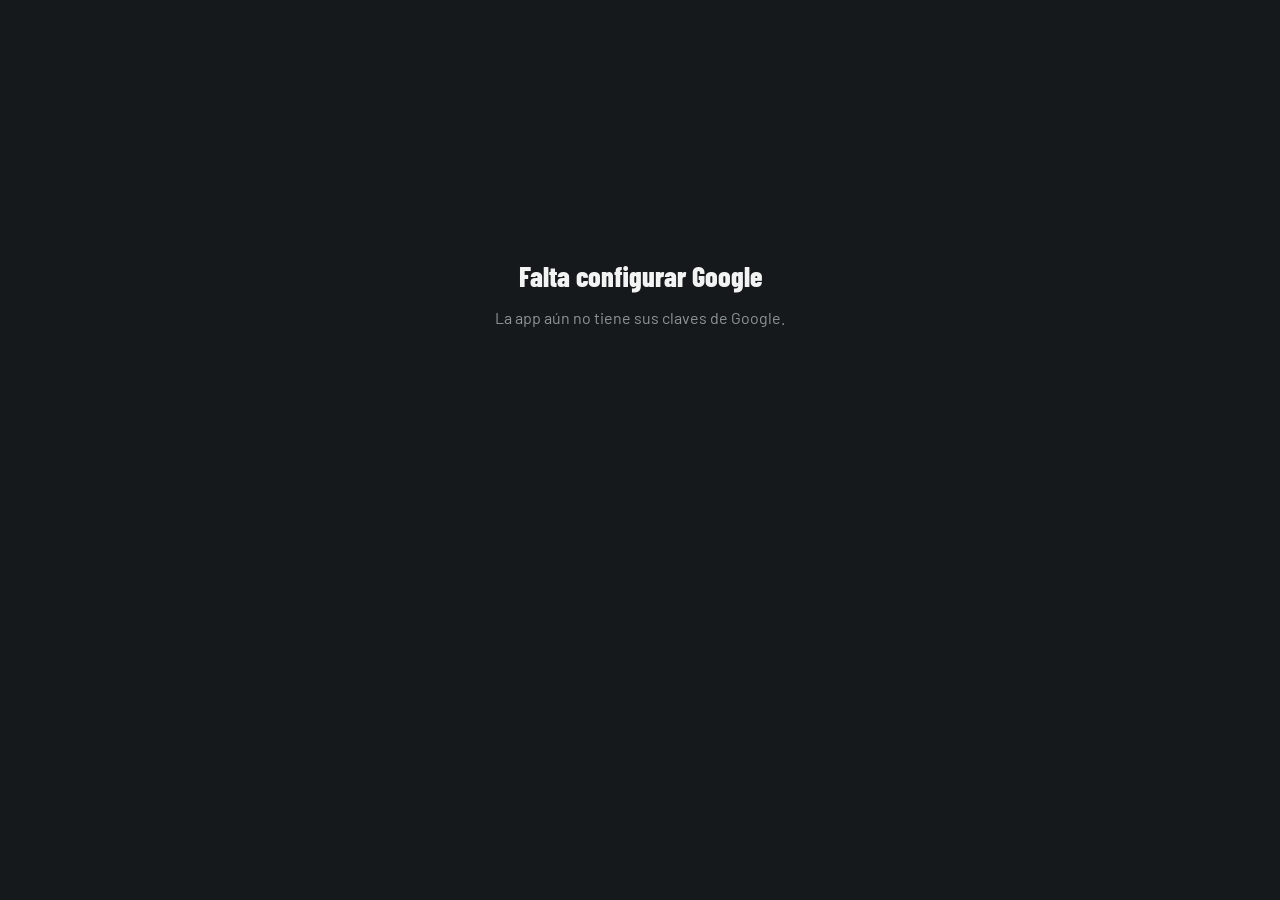
==== index.html @ 6a373cc9 "Mi Entreno: app web con acceso Google por usuario - Lee la hoja del entrenador (formatos reales: kg," ====
<!DOCTYPE html>
<html lang="es">
<head>
<meta charset="utf-8">
<meta name="viewport" content="width=device-width, initial-scale=1, maximum-scale=1, viewport-fit=cover">
<title>Mi Entreno</title>
<meta name="description" content="Apunta tu entreno y sigue tu progreso sobre la hoja de Google de tu entrenador.">
<meta name="theme-color" content="#16191B">
<meta name="apple-mobile-web-app-capable" content="yes">
<meta name="mobile-web-app-capable" content="yes">
<meta name="apple-mobile-web-app-status-bar-style" content="black-translucent">
<meta name="apple-mobile-web-app-title" content="Mi Entreno">
<link rel="manifest" href="manifest.webmanifest">
<link rel="apple-touch-icon" href="icons/apple-touch-icon.png">
<link rel="icon" type="image/png" href="icons/icon-192.png">
<link rel="preconnect" href="https://fonts.googleapis.com">
<link href="https://fonts.googleapis.com/css2?family=Barlow:wght@400;500;600;700&family=Barlow+Condensed:wght@500;600;700;800&display=swap" rel="stylesheet">
<link rel="stylesheet" href="src/style.css?v=1">
</head>
<body>
<div class="app" id="app"><div class="loading"><svg width="48" height="48" viewBox="0 0 48 48"><circle cx="24" cy="24" r="20" fill="none" stroke="#272C30" stroke-width="6"/><path d="M24 4a20 20 0 0 1 20 20" fill="none" stroke="#4FE0C8" stroke-width="6" stroke-linecap="round"/></svg>Cargando tu entreno</div></div>
<div id="layer"></div>
<nav class="nav" id="nav" hidden><div class="in">
  <button data-v="home"><svg viewBox="0 0 24 24" fill="none" stroke="currentColor" stroke-width="2" stroke-linecap="round"><path d="M6.5 6.5v11M17.5 6.5v11M3.5 9.5v5M20.5 9.5v5M6.5 12h11"/></svg>Hoy</button>
  <button data-v="progress"><svg viewBox="0 0 24 24" fill="none" stroke="currentColor" stroke-width="2" stroke-linecap="round" stroke-linejoin="round"><path d="M4 19h16M5 15l4-4 4 3 6-7"/></svg>Progreso</button>
  <button data-v="measures"><svg viewBox="0 0 24 24" fill="none" stroke="currentColor" stroke-width="2" stroke-linecap="round"><rect x="2.5" y="8" width="19" height="8" rx="2"/><path d="M6.5 8v3M10.5 8v4.5M14.5 8v3M18.5 8v4.5"/></svg>Cuerpo</button>
</div></nav>
<script src="config.js?v=1"></script>
<script src="src/core.js?v=1"></script>
<script src="src/google.js?v=1"></script>
<script src="src/ui.js?v=1"></script>
<script>if('serviceWorker' in navigator&&location.protocol==='https:'){navigator.serviceWorker.register('sw.js');}</script>
</body>
</html>
---- src/style.css ----
/* Sistema: grafito (placas de hierro), un solo acento menta (el turquesa de la hoja del entrenador),
   verde solo para "marca conseguida", ámbar solo para "va en contra del objetivo". */
:root{
  color-scheme:dark;
  --bg:#16191B; --s1:#1E2225; --s2:#272C30; --s3:#323840; --line:rgba(255,255,255,.08);
  --tx:#F2F4F3; --mu:#8D9599; --mu2:#5F676C;
  --acc:#4FE0C8; --acc-ink:#04241F; --acc-soft:rgba(79,224,200,.12);
  --ok:#8BE09A; --ok-soft:rgba(139,224,154,.13); --warn:#F2B25C; --warn-soft:rgba(242,178,92,.13);
  --tape:#F5C542; --tape-ink:#2A2000; --err:#E8664F;
  --cond:'Barlow Condensed',system-ui,sans-serif; --body:'Barlow',system-ui,-apple-system,sans-serif;
  --r1:22px; --r2:16px; --r3:12px;
  --safe-b:env(safe-area-inset-bottom); --safe-t:env(safe-area-inset-top);
}
*{box-sizing:border-box;-webkit-tap-highlight-color:transparent}
html,body{margin:0;background:var(--bg);color:var(--tx);font:16px/1.45 var(--body);-webkit-font-smoothing:antialiased;overscroll-behavior-y:none}
button,input,select{font:inherit;color:inherit}
button{cursor:pointer;border:0;background:none;padding:0}
button:active{opacity:.75}
:focus-visible{outline:2px solid var(--acc);outline-offset:2px}
.n{font-family:var(--cond);font-weight:800;font-variant-numeric:tabular-nums;letter-spacing:-.01em}
.mu{color:var(--mu)} .sm{font-size:14px} .xs{font-size:12.5px}
.app{max-width:520px;margin:0 auto;padding:calc(10px + var(--safe-t)) 20px calc(110px + var(--safe-b));min-height:100vh}
h1,h2,h3{font-family:var(--cond);margin:0;line-height:1;font-weight:800}
.row{display:flex;align-items:center;gap:10px} .sb{justify-content:space-between}

/* Cabecera de página */
.ph{display:flex;align-items:flex-end;justify-content:space-between;gap:12px;margin:18px 0 22px}
.ph h1{font-size:40px;letter-spacing:-.3px}
.ph .sub{font-size:14px;color:var(--mu);margin-bottom:4px}
.pill{display:inline-flex;align-items:center;gap:6px;padding:7px 12px;border-radius:999px;background:var(--s2);font-size:13.5px;font-weight:600;white-space:nowrap}
.pill.acc{background:var(--acc);color:var(--acc-ink)}

/* ---------- HOY ---------- */
.meso{appearance:none;border:0;background:transparent;color:var(--mu);font-size:14px;padding:0;max-width:100%;text-overflow:ellipsis}
.strip{display:grid;grid-template-columns:repeat(5,1fr);gap:8px;margin:6px 0 8px}
.strip button{display:flex;flex-direction:column;align-items:center;gap:6px;padding:10px 0 8px;border-radius:var(--r2);background:var(--s1)}
.strip .c{width:34px;height:34px;border-radius:50%;display:grid;place-items:center;font-family:var(--cond);font-weight:800;font-size:18px;border:2px solid var(--s3);color:var(--mu)}
.strip .l{font-size:11px;color:var(--mu);font-weight:600;max-width:58px;white-space:nowrap;overflow:hidden;text-overflow:ellipsis;text-transform:capitalize}
.strip .done .c{background:var(--s3);border-color:var(--s3);color:var(--tx)}
.strip .now{background:var(--s2)}
.strip .now .c{border-color:var(--acc);color:var(--acc);box-shadow:0 0 0 4px var(--acc-soft)}
.strip .now .l{color:var(--tx)}
.wk{display:flex;justify-content:space-between;font-size:13px;color:var(--mu);margin-bottom:26px}
.today{position:relative}
.today .num{position:absolute;right:-6px;top:-30px;font-family:var(--cond);font-weight:800;font-size:200px;line-height:.8;color:transparent;-webkit-text-stroke:1.5px var(--s3);pointer-events:none;user-select:none}
.today .k{font-size:14px;color:var(--acc);font-weight:600}
.today h2{position:relative;font-size:58px;text-transform:uppercase;line-height:.9;margin:8px 0 10px;max-width:92%}
.today .meta{position:relative;color:var(--mu);font-size:15px}
.exlist{list-style:none;margin:24px 0 0;padding:0;border-top:1px solid var(--line)}
.exlist li{display:grid;grid-template-columns:28px 1fr auto;gap:10px;align-items:baseline;padding:12px 0;border-bottom:1px solid var(--line)}
.exlist .i{font-family:var(--cond);font-weight:700;color:var(--mu2);font-size:17px}
.exlist .nm{font-weight:600;font-size:15.5px;text-transform:capitalize}
.exlist .tg{font-size:13px;color:var(--mu);white-space:nowrap}
.exlist .ld{display:block;font-size:13px;color:var(--mu);font-weight:500;text-transform:none;margin-top:1px}
.exlist .ld b{color:var(--tx);font-weight:600}
.exlist .ld .ok{color:var(--ok)}
.exlist li.sv .nm{color:var(--mu)} .exlist li.sv .i{color:var(--acc)}
.go{position:fixed;left:50%;transform:translateX(-50%);bottom:calc(78px + var(--safe-b));width:min(480px,calc(100% - 40px));z-index:9;display:flex;align-items:center;justify-content:center;gap:10px;padding:18px;border-radius:var(--r2);background:var(--acc);color:var(--acc-ink);font-weight:700;font-size:17px;box-shadow:0 12px 30px -10px rgba(0,0,0,.7)}
.minirow{display:flex;justify-content:space-between;align-items:center;margin-top:26px;padding:14px 16px;border-radius:var(--r2);background:var(--s1);width:100%;text-align:left}
.minirow b{font-family:var(--cond);font-size:24px}
.foot{text-align:center;font-size:11.5px;color:var(--mu2);margin-top:28px;line-height:1.5}

/* ---------- MODO ENTRENO ---------- */
.wo{position:fixed;inset:0;background:var(--bg);z-index:30;display:flex;flex-direction:column;max-width:520px;margin:0 auto}
.wo-top{display:flex;align-items:center;gap:12px;padding:calc(12px + var(--safe-t)) 20px 10px}
.ib{width:40px;height:40px;border-radius:50%;background:var(--s2);display:grid;place-items:center;flex:0 0 auto}
.segs{flex:1;display:flex;gap:4px}
.segs i{flex:1;height:4px;border-radius:2px;background:var(--s3)}
.segs i.d{background:var(--acc)} .segs i.g{background:var(--ok)} .segs i.c{background:var(--tx)}
.wo-cnt{font-family:var(--cond);font-weight:700;font-size:17px;color:var(--mu);min-width:34px;text-align:right}
.wo-body{flex:1;overflow-y:auto;padding:6px 20px 20px;touch-action:pan-y}
.wo-body.slide-l{animation:sl .28s cubic-bezier(.2,.8,.2,1)} .wo-body.slide-r{animation:sr .28s cubic-bezier(.2,.8,.2,1)}
@keyframes sl{from{transform:translateX(40px);opacity:0}} @keyframes sr{from{transform:translateX(-40px);opacity:0}}
.wo-k{font-size:13.5px;color:var(--mu)}
.wo-name{font-size:40px;text-transform:uppercase;line-height:.95;margin:6px 0 12px}
.tags{display:flex;flex-wrap:wrap;gap:6px}
.tag{font-size:13px;font-weight:600;padding:5px 10px;border-radius:8px;background:var(--s2);color:var(--tx)}
.tag.t{background:var(--warn-soft);color:var(--warn)}
.prev{display:flex;align-items:center;justify-content:space-between;gap:10px;margin-top:16px;padding:12px 14px;border-radius:var(--r3);background:var(--s1);font-size:14px}
.prev b{font-weight:600}
.prev .up{color:var(--ok);font-weight:700;white-space:nowrap;font-size:13px}
.wt{display:grid;grid-template-columns:64px 1fr 64px;align-items:center;margin:26px 0 6px}
.st{width:64px;height:64px;border-radius:50%;background:var(--s2);font-family:var(--cond);font-weight:700;font-size:19px}
.wt .v{text-align:center}
.wt input{width:100%;border:0;background:none;text-align:center;font-family:var(--cond);font-weight:800;font-size:clamp(56px,19vw,80px);line-height:.95;padding:0;letter-spacing:-1px;font-variant-numeric:tabular-nums}
.wt input::placeholder{color:var(--s3)}
.wt .u{font-size:13px;color:var(--mu)}
.wt .sg{display:block;font-size:12.5px;color:var(--ok);font-weight:600;margin-top:2px}
.note{display:block;margin:4px auto 0;font-size:13.5px;color:var(--mu);text-decoration:underline;text-underline-offset:3px}
.notein{width:100%;border:0;border-radius:var(--r3);padding:11px 12px;font-size:14px;background:var(--s1);margin-top:8px}
.sets-h{display:flex;justify-content:space-between;align-items:baseline;margin:26px 0 12px}
.sets-h b{font-family:var(--cond);font-size:20px}
.dots{display:flex;flex-wrap:wrap;gap:12px}
.dot{position:relative;width:66px;height:66px;border-radius:50%;border:2px solid var(--s3);display:grid;place-items:center;font-family:var(--cond);font-weight:800;font-size:28px;color:var(--mu2)}
.dot.sel{border-color:var(--tx);color:var(--tx)}
.dot.d{background:var(--acc);border-color:var(--acc);color:var(--acc-ink)}
.dot.d.sel{box-shadow:0 0 0 4px rgba(255,255,255,.18)}
.dot small{position:absolute;bottom:-18px;left:0;right:0;text-align:center;font-family:var(--body);font-size:11px;font-weight:600;color:var(--mu)}
.dot.add{border-style:dashed;font-size:26px;font-weight:500}
.reps{display:grid;grid-template-columns:56px 1fr 56px;align-items:center;margin-top:30px;padding:10px;border-radius:var(--r2);background:var(--s1)}
.reps .st{width:56px;height:56px;font-size:26px;font-family:var(--body);font-weight:500}
.reps .c{text-align:center}
.reps .c b{display:block;font-family:var(--cond);font-size:44px;line-height:1}
.reps .c span{font-size:12.5px;color:var(--mu)}
.mark{display:flex;align-items:center;gap:12px;width:100%;margin-top:14px;padding:12px 14px;border-radius:var(--r2);background:var(--s1);text-align:left}
.sw{width:46px;height:28px;border-radius:14px;background:var(--s3);position:relative;flex:0 0 auto;transition:background .2s}
.sw::after{content:'';position:absolute;top:3px;left:3px;width:22px;height:22px;border-radius:50%;background:#fff;transition:transform .2s}
.mark.on .sw{background:var(--ok)} .mark.on .sw::after{transform:translateX(18px)}
.mark b{display:block;font-size:15px}
.wo-bot{padding:12px 20px calc(14px + var(--safe-b));border-top:1px solid var(--line);background:var(--bg)}
.wo-bot .pv{font-size:13px;color:var(--mu);margin-bottom:10px;display:flex;justify-content:space-between;gap:10px}
.wo-bot .pv b{color:var(--tx);font-weight:600}
.wo-bot .bb{display:grid;grid-template-columns:56px 1fr;gap:10px}
.btn{display:flex;align-items:center;justify-content:center;gap:8px;width:100%;padding:17px;border-radius:var(--r2);background:var(--acc);color:var(--acc-ink);font-weight:700;font-size:16.5px}
.btn.sec{background:var(--s2);color:var(--tx)}
.btn.ok{background:var(--ok);color:#06240F}
.btn:disabled{opacity:.4}
.saved{margin-top:26px;padding:22px;border-radius:var(--r1);background:var(--s1);text-align:center}
.saved .ck{width:56px;height:56px;border-radius:50%;background:var(--acc);color:var(--acc-ink);display:grid;place-items:center;margin:0 auto 12px}
.saved.g .ck{background:var(--ok)}
.saved .v{font-family:var(--cond);font-weight:800;font-size:34px}
.saved .p{color:var(--warn);font-size:13px;font-weight:600;margin-top:4px}
.fin h2{font-size:48px;margin:10px 0 6px}
.fstats{display:grid;grid-template-columns:repeat(3,1fr);gap:8px;margin:22px 0}
.fstats div{background:var(--s1);border-radius:var(--r2);padding:14px 12px}
.fstats b{display:block;font-family:var(--cond);font-size:38px;line-height:1}
.fstats span{font-size:12.5px;color:var(--mu)}
.chk{display:flex;gap:14px;align-items:flex-start;width:100%;text-align:left;padding:16px;border-radius:var(--r2);background:var(--s1);margin-bottom:10px}
.chk .bx{width:28px;height:28px;border-radius:8px;border:2px solid var(--s3);flex:0 0 auto;display:grid;place-items:center;color:var(--acc-ink)}
.chk.on .bx{background:var(--acc);border-color:var(--acc)}
.chk b{font-size:16px}
.abl{margin-top:8px;font-size:13.5px;color:var(--mu)}
.abl div{display:flex;justify-content:space-between;gap:10px;padding:5px 0;border-top:1px solid var(--line)}

/* Descanso a pantalla completa */
.rest{position:fixed;inset:0;z-index:50;background:rgba(14,16,17,.97);display:flex;flex-direction:column;align-items:center;justify-content:center;padding:30px 24px calc(30px + var(--safe-b));animation:fi .2s}
@keyframes fi{from{opacity:0}}
.rest .k{font-size:15px;color:var(--mu);margin-bottom:18px}
.rest .ring{position:relative;width:min(78vw,300px);aspect-ratio:1}
.rest .ring svg{width:100%;height:100%;transform:rotate(-90deg)}
.rest .ring .t{position:absolute;inset:0;display:grid;place-items:center;font-family:var(--cond);font-weight:800;font-size:88px;font-variant-numeric:tabular-nums}
.rest .nx{margin-top:26px;text-align:center}
.rest .nx span{font-size:13.5px;color:var(--mu)}
.rest .nx b{display:block;font-family:var(--cond);font-size:26px;margin-top:2px;text-transform:uppercase}
.rest .ctl{display:grid;grid-template-columns:1fr 1.3fr 1fr;gap:10px;width:100%;max-width:400px;margin-top:34px}
.rest.end{background:rgba(22,40,30,.97)}
.rest.end .t{color:var(--ok)}

/* ---------- NAV ---------- */
.nav{position:fixed;left:0;right:0;bottom:0;z-index:10;background:rgba(22,25,27,.92);backdrop-filter:blur(16px);-webkit-backdrop-filter:blur(16px);border-top:1px solid var(--line);padding:6px 0 calc(6px + var(--safe-b))}
.nav .in{display:flex;max-width:520px;margin:0 auto}
.nav button{flex:1;display:flex;flex-direction:column;align-items:center;gap:3px;font-size:11.5px;font-weight:600;color:var(--mu2);padding:5px 0}
.nav button.on{color:var(--tx)}
.nav button.on svg{color:var(--acc)}
.nav svg{width:25px;height:25px}

/* ---------- PROGRESO ---------- */
.chips{display:flex;gap:6px;overflow-x:auto;margin:0 -20px 16px;padding:0 20px;scrollbar-width:none}
.chips::-webkit-scrollbar{display:none}
.chip{flex:0 0 auto;padding:9px 14px;border-radius:999px;background:var(--s1);font-weight:600;font-size:14px;color:var(--mu);text-transform:capitalize}
.chip.on{background:var(--tx);color:var(--bg)}
.plist{display:grid;gap:8px}
.prow{display:grid;grid-template-columns:1fr 92px auto;gap:12px;align-items:center;padding:14px 16px;border-radius:var(--r2);background:var(--s1);width:100%;text-align:left}
.prow .nm{font-weight:600;font-size:15px;text-transform:capitalize;line-height:1.2}
.prow .nm span{display:block;font-size:12.5px;color:var(--mu);font-weight:500;margin-top:3px;text-transform:none}
.prow .v{text-align:right;font-family:var(--cond);font-weight:800;font-size:28px;line-height:1}
.prow .v small{font-family:var(--body);font-size:12px;font-weight:500;color:var(--mu);margin-left:2px}
.card{background:var(--s1);border-radius:var(--r1);padding:18px;margin-bottom:12px}
.kp{display:grid;grid-template-columns:repeat(3,1fr);gap:8px;margin-bottom:16px}
.kp div{background:var(--s2);border-radius:var(--r3);padding:12px}
.kp b{display:block;font-family:var(--cond);font-size:30px;line-height:1}
.kp span{font-size:12px;color:var(--mu)}
.hist div{display:flex;justify-content:space-between;align-items:center;gap:8px;padding:11px 0;border-top:1px solid var(--line);font-size:14px}
.hist div:first-child{border:0}
.gd{display:inline-block;width:8px;height:8px;border-radius:50%;background:var(--ok);margin-right:7px}

/* ---------- MEDIDAS ---------- */
.seg{display:flex;background:var(--s1);border-radius:var(--r3);padding:4px;margin-bottom:18px}
.seg button{flex:1;padding:9px 4px;border-radius:9px;font-size:14px;font-weight:600;color:var(--mu)}
.seg button.on{background:var(--s3);color:var(--tx)}
.wblock{display:grid;grid-template-columns:1fr auto;gap:6px 14px;align-items:end;margin-bottom:6px}
.wblock .big{font-family:var(--cond);font-weight:800;font-size:84px;line-height:.85;letter-spacing:-1.5px}
.wblock .big small{font-size:22px;color:var(--mu);font-weight:600;letter-spacing:0;margin-left:4px}
.wblock .side{display:grid;gap:6px;justify-items:end;padding-bottom:6px}
.dch{font-size:12.5px;font-weight:700;padding:4px 9px;border-radius:8px;background:var(--s2);color:var(--tx);white-space:nowrap}
.dch.good{background:var(--ok-soft);color:var(--ok)} .dch.bad{background:var(--warn-soft);color:var(--warn)}
.wcap{font-size:13px;color:var(--mu);margin-bottom:6px}
.wsp{margin:6px 0 4px}
.rate{font-size:13px;color:var(--mu);margin-bottom:26px}
.rate b{color:var(--tx)} .rate .good{color:var(--ok)} .rate .bad{color:var(--warn)}
.body{position:relative;margin:8px 0 18px}
.body svg{display:block;margin:0 auto;width:48%;height:auto;overflow:visible}
.lab{position:absolute;width:29%;transform:translateY(-50%);text-align:left;padding:8px 10px;border-radius:var(--r3);background:var(--s1)}
.lab.l{left:0} .lab.r{right:0;text-align:right}
.lab .t{font-size:12.5px;color:var(--mu);font-weight:600;display:block;white-space:nowrap}
.lab .ar{color:var(--tx);font-weight:700;margin-left:2px}
.lab .v{font-family:var(--cond);font-weight:800;font-size:28px;white-space:nowrap;line-height:1.05}
.lab .v small{font-size:12px;color:var(--mu);font-family:var(--body);font-weight:500;margin-left:2px}
.lab .d{font-size:12px;font-weight:700;display:block;color:var(--mu)}
.lab.good .d{color:var(--ok)} .lab.bad .d{color:var(--warn)}
.lab.good{box-shadow:inset 0 0 0 1px rgba(139,224,154,.3)} .lab.bad{box-shadow:inset 0 0 0 1px rgba(242,178,92,.3)}
.due{display:flex;justify-content:space-between;align-items:center;padding:14px 16px;border-radius:var(--r2);background:var(--s1);margin-bottom:12px}
.due b{font-family:var(--cond);font-size:22px}
.goalb{display:flex;justify-content:space-between;align-items:center;width:100%;text-align:left;padding:14px 16px;border-radius:var(--r2);background:var(--s1)}
.goalb b{font-size:15px}
.cmp{position:relative;width:100%;aspect-ratio:3/4;border-radius:var(--r1);overflow:hidden;background:var(--s1);touch-action:none;user-select:none;-webkit-user-select:none}
.cmp img{position:absolute;inset:0;width:100%;height:100%;object-fit:cover;pointer-events:none}
.cmp .a{clip-path:inset(0 50% 0 0)}
.cmp .hd{position:absolute;top:0;bottom:0;left:50%;width:2px;background:#fff;transform:translateX(-50%)}
.cmp .kn{position:absolute;top:50%;left:50%;transform:translate(-50%,-50%);width:44px;height:44px;border-radius:50%;background:#fff;color:#16191B;display:grid;place-items:center;box-shadow:0 6px 16px rgba(0,0,0,.4)}
.cmp .tg{position:absolute;top:12px;background:rgba(22,25,27,.78);backdrop-filter:blur(6px);font-size:12.5px;font-weight:700;padding:5px 11px;border-radius:999px}
.cmp .tg.l{left:12px} .cmp .tg.r{right:12px}
.film{display:flex;gap:10px;overflow-x:auto;margin:16px -20px 0;padding:0 20px 4px;scrollbar-width:none}
.film::-webkit-scrollbar{display:none}
.film button{flex:0 0 auto;text-align:center;font-size:12px;color:var(--mu);font-weight:600}
.film .ph2{width:68px;height:90px;border-radius:12px;background:var(--s1);display:grid;place-items:center;overflow:hidden;margin-bottom:5px;border:1.5px dashed var(--s3)}
.film .ph2.has{border:0}
.film .ph2 img{width:100%;height:100%;object-fit:cover}
.film .on .ph2{outline:2px solid var(--acc);outline-offset:2px}
.film .a1 .ph2{outline:2px solid var(--mu);outline-offset:2px}
.diffs{display:grid;grid-template-columns:repeat(5,1fr);gap:4px;text-align:center;margin-top:12px}
.diffs div{background:var(--s1);border-radius:10px;padding:8px 2px;font-size:11.5px;color:var(--mu)}
.diffs b{display:block;font-family:var(--cond);font-size:20px;color:var(--tx)}
.diffs .good b{color:var(--ok)} .diffs .bad b{color:var(--warn)}
.tbl{width:100%;border-collapse:collapse;font-size:14px;font-variant-numeric:tabular-nums}
.tbl th{font-size:11.5px;color:var(--mu);font-weight:600;text-align:right;padding:0 0 8px}
.tbl th:first-child,.tbl td:first-child{text-align:left}
.tbl td{text-align:right;padding:11px 0;border-top:1px solid var(--line)}

/* ---------- HOJAS ---------- */
.sbg{position:fixed;inset:0;z-index:40;background:rgba(0,0,0,.55);display:flex;align-items:flex-end;justify-content:center;animation:fi .2s}
.sheet{background:var(--bg);width:100%;max-width:520px;max-height:94vh;overflow:auto;border-radius:24px 24px 0 0;padding:10px 20px calc(22px + var(--safe-b));animation:up .3s cubic-bezier(.2,.8,.2,1);border-top:1px solid var(--line)}
@keyframes up{from{transform:translateY(60px);opacity:.3}}
.grab{width:40px;height:5px;border-radius:3px;background:var(--s3);margin:0 auto 14px}
.sheet h2{font-size:34px}
.opt{display:block;width:100%;text-align:left;padding:16px;border-radius:var(--r2);background:var(--s1);margin-bottom:8px;border:2px solid transparent}
.opt.on{border-color:var(--acc)}
.opt b{font-size:17px;display:block}
.opt span{font-size:13.5px;color:var(--mu)}
.fld{background:var(--s1);border-radius:var(--r2);padding:10px 14px}
.fld label{font-size:12.5px;color:var(--mu);font-weight:600;display:block}
.fld input{width:100%;border:0;background:none;font-family:var(--cond);font-weight:800;font-size:36px;padding:0;font-variant-numeric:tabular-nums}
.fld input::placeholder{color:var(--s3)}
.fgrid{display:grid;grid-template-columns:1fr 1fr;gap:8px}
.fdate{display:flex;justify-content:space-between;align-items:center;background:var(--s1);border-radius:var(--r2);padding:12px 14px;margin:14px 0 8px}
.fdate input{border:0;background:none;font-weight:600;text-align:right}
.poses{display:grid;grid-template-columns:repeat(3,1fr);gap:8px;margin:8px 0 16px}
.pose{background:var(--s1);border-radius:var(--r2);padding:8px 8px 10px;text-align:center;cursor:pointer}
.pose .ph2{aspect-ratio:3/4;border-radius:10px;background:var(--s2);display:grid;place-items:center;overflow:hidden;color:var(--mu);margin-bottom:6px}
.pose .ph2 img{width:100%;height:100%;object-fit:cover}
.pose b{font-size:14px}
.tape svg{display:block;width:100%;height:auto}
.legend{display:flex;gap:14px;font-size:11.5px;color:var(--mu);margin-top:8px}
.legend i{display:inline-block;width:8px;height:8px;border-radius:2px;margin-right:5px}


/* Rotación (vista de verificación contra la hoja) */
.rot-h{display:flex;justify-content:space-between;align-items:baseline;flex-wrap:wrap;gap:4px 10px;margin:30px 0 10px}
.rot-h h3{font-size:24px} .rot-h span{font-size:12.5px;color:var(--mu)}
.rot{display:grid;gap:6px}
.rd{display:grid;grid-template-columns:30px 1fr auto;gap:12px;align-items:center;width:100%;text-align:left;padding:12px 14px;border-radius:var(--r2);background:var(--s1)}
.rd.now{box-shadow:inset 0 0 0 1.5px var(--acc)}
.rd .dn{font-family:var(--cond);font-weight:800;font-size:28px;color:var(--acc);text-align:center;line-height:1}
.rd .nm{display:block;font-weight:600;font-size:15px;text-transform:capitalize}
.rd .bars{display:flex;gap:3px;margin-top:7px}
.rd .bars i{flex:1;max-width:26px;height:6px;border-radius:3px;background:var(--s3)}
.rd .bars i.f{background:var(--acc)} .rd .bars i.g{background:var(--ok)}
.rd .bars i.p{background-image:repeating-linear-gradient(135deg,rgba(0,0,0,.35) 0 2px,transparent 2px 4px)}
.rd .rs{display:flex;flex-direction:column;align-items:flex-end;gap:3px}
.rd em{font-style:normal;font-size:12.5px;font-weight:700;padding:4px 9px;border-radius:999px;background:var(--s2);color:var(--mu)}
.rd em.hoy{background:var(--acc);color:var(--acc-ink)} .rd em.ok{background:var(--ok-soft);color:var(--ok)}
.rd small{font-size:11.5px;color:var(--mu)}

/* Entreno: filas de series y superseries */
.ab{display:inline-grid;place-items:center;width:30px;height:30px;border-radius:8px;background:var(--acc);color:var(--acc-ink);font-family:var(--cond);font-size:19px;font-weight:800;margin-right:10px;vertical-align:5px}
.wo-name .ab{width:34px;height:34px;font-size:22px}
.tag.su{background:var(--acc-soft);color:var(--acc)}
.part{margin-top:18px;padding:16px;border-radius:var(--r1);background:var(--s1)}
.ph3{font-family:var(--cond);font-weight:800;font-size:24px;margin-bottom:6px}
.ph3 .ab{width:26px;height:26px;font-size:17px;vertical-align:3px}
.lastl{font-size:13.5px;color:var(--mu)} .lastl b{color:var(--tx);font-weight:600} .lastl .up{color:var(--ok);font-weight:700}
.part .wt{margin:14px 0 14px}
.wt.s input{font-size:clamp(50px,16vw,66px)}
.srows{display:grid;gap:8px}
.srow{display:grid;grid-template-columns:1fr 52px 64px 52px 40px;align-items:center;gap:6px;padding:6px 8px 6px 14px;border-radius:var(--r2);background:var(--s2)}
.srow .sl{font-weight:600;font-size:15px}
.srow .sm{width:52px;height:52px;border-radius:50%;background:var(--s3);font-size:24px;font-weight:500}
.srow b{text-align:center;font-family:var(--cond);font-size:38px;font-weight:800;font-variant-numeric:tabular-nums}
.srow .rl{font-size:12px;color:var(--mu)}
.srow.top b{color:var(--ok)}
.sacts{display:flex;flex-wrap:wrap;gap:16px;margin-top:12px}
.sacts button{font-size:14px;font-weight:600;color:var(--acc)}
.saved .v .ab{width:24px;height:24px;font-size:15px;vertical-align:4px;margin-right:8px}
.saved .v{font-size:28px}

/* Entreno compacto: todo cabe en una pantalla */
.wo-name.c{font-size:28px;margin:2px 0 8px;line-height:1}
.wo .tags .tag{font-size:12.5px;padding:4px 9px}
.part.c{margin-top:10px;padding:10px 12px}
.phr{display:flex;justify-content:space-between;align-items:center;gap:10px;min-height:26px}
.pn{font-family:var(--cond);font-weight:800;font-size:20px;line-height:1.05;display:flex;align-items:center}
.pn .ab{width:24px;height:24px;font-size:16px;margin-right:8px;vertical-align:0;flex:0 0 auto}
.phr .lastl{font-size:12.5px;text-align:right;white-space:nowrap}
.wtc{display:grid;grid-template-columns:58px 1fr 58px;align-items:center;margin:6px 0 8px}
.sb2{width:58px;height:48px;border-radius:14px;background:var(--s3);font-family:var(--cond);font-weight:700;font-size:18px}
.wv{text-align:center}
.wv input{width:100%;border:0;background:none;text-align:center;font-family:var(--cond);font-weight:800;font-size:44px;line-height:1;padding:0;font-variant-numeric:tabular-nums}
.wv input::placeholder{color:var(--s3)}
.wv span{display:block;font-size:12px;color:var(--mu)} .wv em{font-style:normal;color:var(--ok);font-weight:700}
.cols{display:flex;gap:6px}
.col{flex:1;display:flex;flex-direction:column;align-items:center;gap:2px;background:var(--s2);border-radius:14px;padding:6px 0 4px;min-width:0}
.col .sl{font-size:11.5px;color:var(--mu);font-weight:600}
.col button{width:100%;height:36px;font-size:22px;font-weight:500;color:var(--tx)}
.col button:disabled{opacity:.25}
.col b{font-family:var(--cond);font-size:30px;font-weight:800;line-height:1}
.col.top b{color:var(--ok)}
.col.ed{flex:0 0 58px;background:transparent;border:1.5px dashed var(--s3)}
.col.ed b{font-size:22px;color:var(--mu)}
.nlink{font-size:13px;font-weight:600;color:var(--acc);margin-top:6px}
.part.c .notein{margin-top:8px;padding:9px 12px}
.pv{align-items:center}
.pvt{display:flex;flex-direction:column;min-width:0}
.pvt b{white-space:nowrap;overflow:hidden;text-overflow:ellipsis}
.mk{display:inline-flex;align-items:center;gap:5px;flex:0 0 auto;padding:8px 12px;border-radius:999px;border:1.5px solid var(--s3);font-size:13px;font-weight:700;color:var(--mu)}
.mk.on{background:var(--ok);border-color:var(--ok);color:#06240F}
.wo-body{padding-top:0}
/* ---------- ESTADOS ---------- */
.loading{display:grid;place-items:center;min-height:80vh;align-content:center;gap:16px;color:var(--mu)}
.loading svg{animation:sp 1s linear infinite}
@keyframes sp{to{transform:rotate(360deg)}}
.toast{position:fixed;top:calc(12px + var(--safe-t));left:50%;transform:translateX(-50%);background:var(--s3);color:var(--tx);padding:11px 18px;border-radius:999px;font-size:14px;font-weight:600;z-index:60;max-width:90%;box-shadow:0 10px 30px -10px rgba(0,0,0,.6);animation:fi .2s}
.toast.err{background:var(--err)}
.empty{text-align:center;padding:40px 16px;color:var(--mu)}
.empty h3{font-size:28px;color:var(--tx);margin-bottom:8px}
.setin{width:100%;border:0;border-radius:var(--r2);padding:15px;margin:16px 0;font-size:15px;background:var(--s1)}

/* ===== Compacto (v11): pensado para la altura real de Safari en iPhone ===== */
.app{padding-top:calc(6px + var(--safe-t))}
.hh{display:flex;align-items:baseline;justify-content:space-between;gap:10px;margin:10px 0 0}
.hh h1{font-size:32px}
.meso{display:block;margin:2px 0 10px;font-size:13px}
.strip{gap:6px;margin:0 0 6px}
.strip button{padding:7px 0 6px;gap:4px;border-radius:12px}
.strip .c{width:28px;height:28px;font-size:15px}
.strip .l{font-size:10.5px}
.wk{font-size:12px;margin-bottom:14px}
.today .num{font-size:110px;top:-12px;-webkit-text-stroke:1px var(--s3)}
.today .k{font-size:13px}
.today h2{font-size:38px;margin:4px 0 4px}
.today .meta{font-size:13px}
.exlist{margin-top:12px}
.exlist li{padding:8px 0;grid-template-columns:22px 1fr auto;gap:8px}
.exlist .nm{font-size:14.5px}
.exlist .ld{font-size:12px}
.exlist .tg{font-size:12px}
.exlist .i{font-size:15px}
.rot-h{margin:20px 0 8px} .rot-h h3{font-size:20px}
.rot{gap:5px}
.rd{padding:8px 12px;gap:10px;grid-template-columns:24px 1fr auto;border-radius:12px}
.rd .dn{font-size:22px}
.rd .nm{font-size:14px}
.rd .bars{margin-top:5px} .rd .bars i{height:5px}
.rd em{font-size:11.5px;padding:3px 8px}
.minirow{margin-top:14px;padding:10px 14px} .minirow b{font-size:19px}
.go{padding:14px;font-size:16px;bottom:calc(70px + var(--safe-b))}
.nav button{font-size:10.5px;padding:3px 0} .nav svg{width:22px;height:22px}
/* Entreno */
.wo-top{padding:calc(8px + var(--safe-t)) 16px 6px;gap:10px}
.wo .ib{width:34px;height:34px}
.wo-body{padding:0 16px 10px}
.wo-name.c{font-size:24px;margin:0 0 6px}
.wo .tags{gap:4px}
.wo .tags .tag{font-size:11.5px;padding:3px 8px;border-radius:6px}
.part.c{margin-top:8px;padding:8px 10px;border-radius:16px}
.phr{min-height:22px}
.pn{font-size:18px}
.pn .ab{width:22px;height:22px;font-size:14px;margin-right:6px}
.phr .lastl{font-size:11.5px;margin-left:auto}
.phr .nlink{margin:0 0 0 8px;font-size:12px;white-space:nowrap}
.wtc{grid-template-columns:52px 1fr 52px;margin:4px 0 6px}
.sb2{width:52px;height:40px;font-size:16px;border-radius:12px}
.wv input{font-size:36px}
.wv span{font-size:11px;margin-top:-2px}
.cols{gap:5px}
.col{padding:3px 0 2px;border-radius:12px;gap:0}
.col .sl{font-size:10.5px}
.col button{height:30px;font-size:20px}
.col b{font-size:26px}
.col.ed{flex:0 0 50px}
.col.ed b{font-size:18px}
.wo-bot{padding:8px 16px calc(10px + var(--safe-b))}
.wo-bot .pv{margin-bottom:8px;font-size:12px}
.wo-bot .bb{grid-template-columns:50px 1fr}
.wo-bot .btn{padding:13px;font-size:15.5px}
.mk{padding:6px 10px;font-size:12px}
.saved{margin-top:14px;padding:16px}
.saved .ck{width:44px;height:44px;margin-bottom:8px}
.saved .v{font-size:24px}
.fin h2{font-size:36px}
.fstats{margin:14px 0} .fstats b{font-size:30px}
.chk{padding:12px;margin-bottom:8px}
@media (prefers-reduced-motion:reduce){*{animation:none!important;transition:none!important}}

/* Bienvenida y enlaces */
.welcome{min-height:80vh;display:flex;flex-direction:column;justify-content:center;gap:14px;padding:20px 4px}
.welcome h1{font-size:46px}
.welcome .btn{gap:10px}
.wl-mark{font-family:var(--cond);font-weight:800;font-size:120px;line-height:.8;color:transparent;-webkit-text-stroke:1.5px var(--acc)}
.lnk{color:var(--mu2);text-decoration:underline;font-size:11.5px}
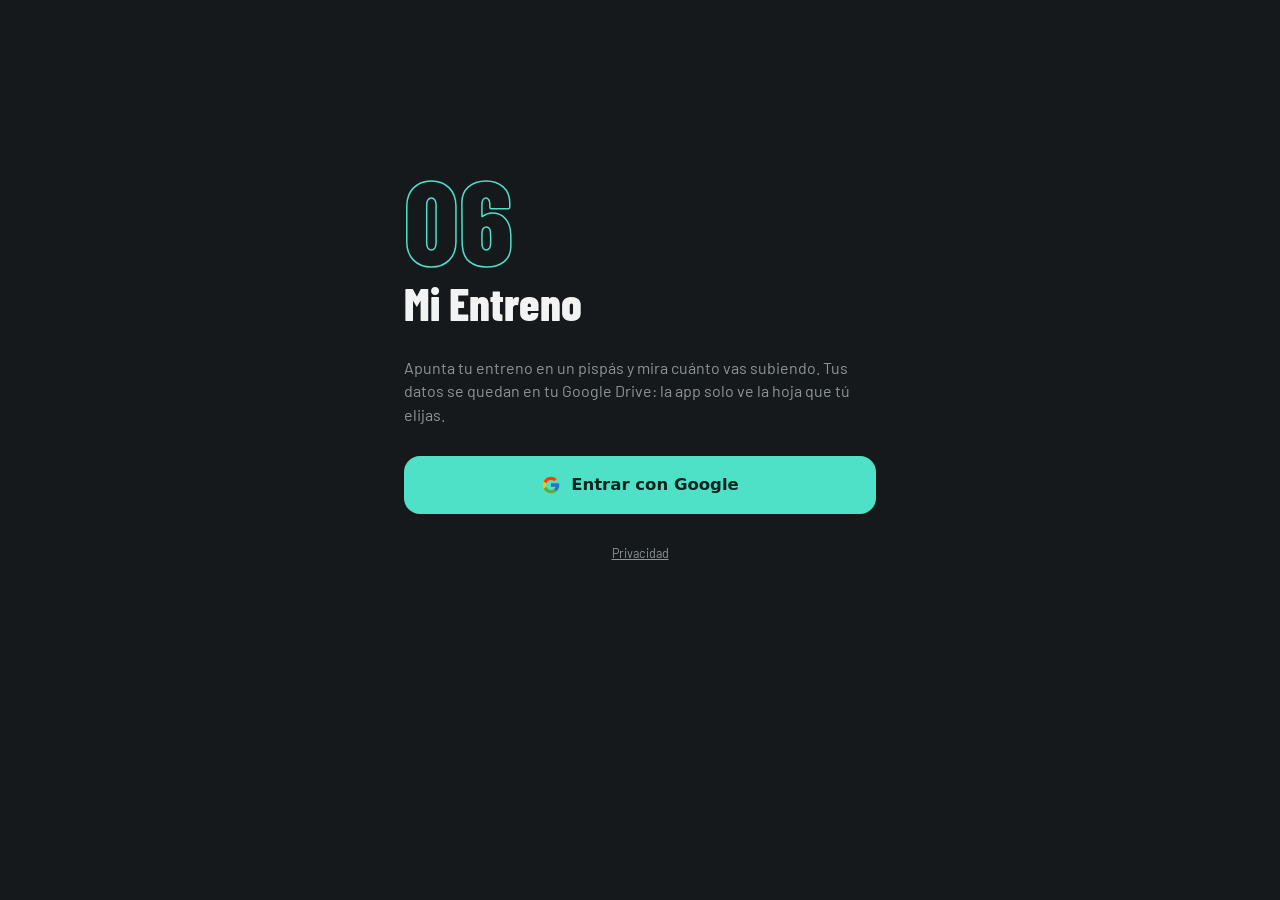
==== commit 503cf81e: "Toque andaluz en los textos de la app Co-Authored-By: Claude Opus 5.5 <noreply@anthropic.com> Claude" ====
--- a/index.html
+++ b/index.html
@@ -18,7 +18,7 @@
 <link rel="stylesheet" href="src/style.css?v=1">
 </head>
 <body>
-<div class="app" id="app"><div class="loading"><svg width="48" height="48" viewBox="0 0 48 48"><circle cx="24" cy="24" r="20" fill="none" stroke="#272C30" stroke-width="6"/><path d="M24 4a20 20 0 0 1 20 20" fill="none" stroke="#4FE0C8" stroke-width="6" stroke-linecap="round"/></svg>Cargando tu entreno</div></div>
+<div class="app" id="app"><div class="loading"><svg width="48" height="48" viewBox="0 0 48 48"><circle cx="24" cy="24" r="20" fill="none" stroke="#272C30" stroke-width="6"/><path d="M24 4a20 20 0 0 1 20 20" fill="none" stroke="#4FE0C8" stroke-width="6" stroke-linecap="round"/></svg>Calentando motores…</div></div>
 <div id="layer"></div>
 <nav class="nav" id="nav" hidden><div class="in">
   <button data-v="home"><svg viewBox="0 0 24 24" fill="none" stroke="currentColor" stroke-width="2" stroke-linecap="round"><path d="M6.5 6.5v11M17.5 6.5v11M3.5 9.5v5M20.5 9.5v5M6.5 12h11"/></svg>Hoy</button>
--- a/src/style.css
+++ b/src/style.css
@@ -408,3 +408,8 @@
 .welcome .btn{gap:10px}
 .wl-mark{font-family:var(--cond);font-weight:800;font-size:120px;line-height:.8;color:transparent;-webkit-text-stroke:1.5px var(--acc)}
 .lnk{color:var(--mu2);text-decoration:underline;font-size:11.5px}
+
+/* Saltar ejercicio */
+.wo-bot .bb.three{grid-template-columns:50px 92px 1fr}
+.btn.skip{font-size:15px;padding:13px 6px}
+.segs i.s{background:repeating-linear-gradient(135deg,var(--mu2) 0 3px,transparent 3px 6px)}
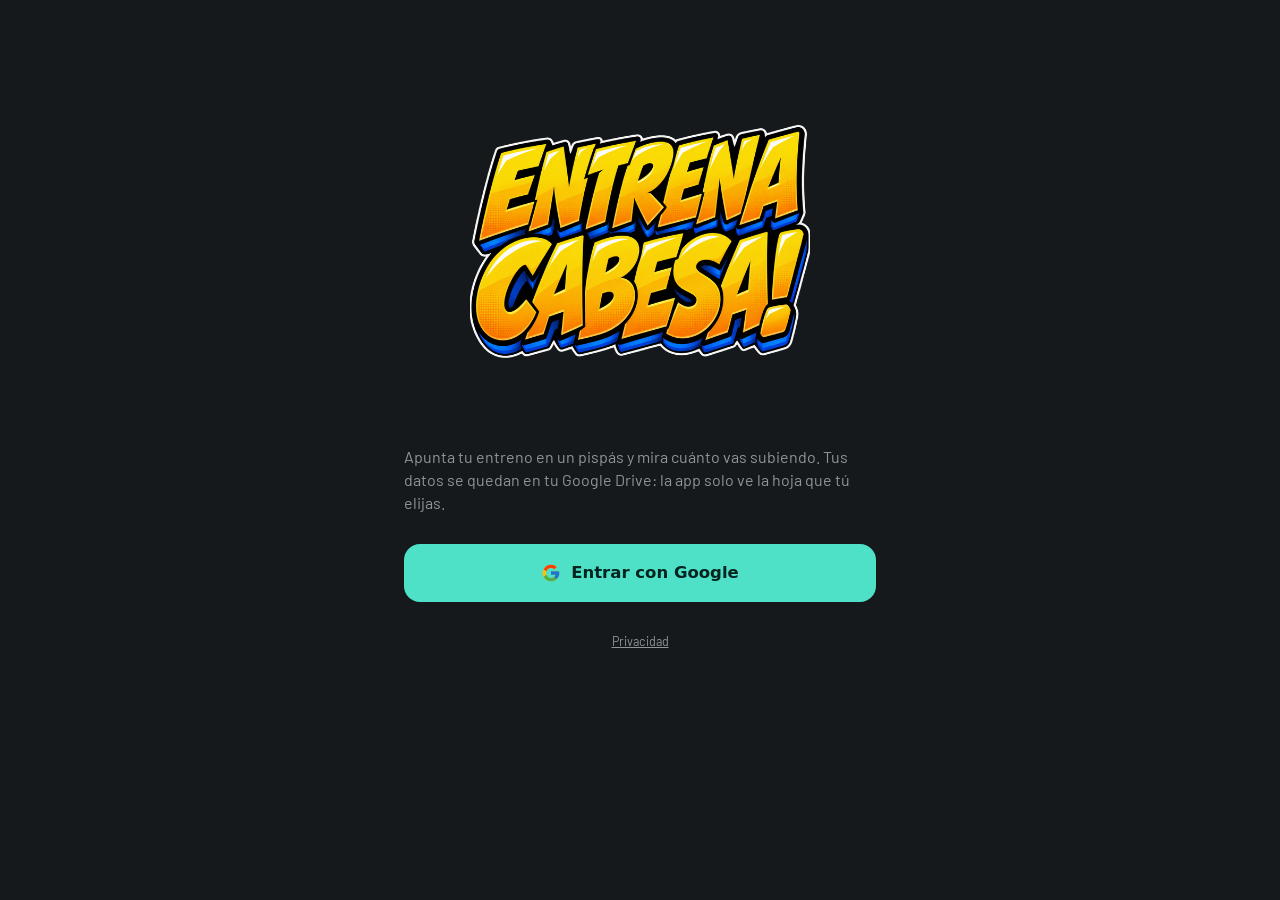
==== commit f4838535: "Nuevo nombre e imagen: ¡Entrena Cabesa! Co-Authored-By: Claude Opus 5.5 <noreply@anthropic.com> Clau" ====
--- a/index.html
+++ b/index.html
@@ -3,13 +3,13 @@
 <head>
 <meta charset="utf-8">
 <meta name="viewport" content="width=device-width, initial-scale=1, maximum-scale=1, viewport-fit=cover">
-<title>Mi Entreno</title>
+<title>¡Entrena Cabesa!</title>
 <meta name="description" content="Apunta tu entreno y sigue tu progreso sobre la hoja de Google de tu entrenador.">
 <meta name="theme-color" content="#16191B">
 <meta name="apple-mobile-web-app-capable" content="yes">
 <meta name="mobile-web-app-capable" content="yes">
 <meta name="apple-mobile-web-app-status-bar-style" content="black-translucent">
-<meta name="apple-mobile-web-app-title" content="Mi Entreno">
+<meta name="apple-mobile-web-app-title" content="Entrena Cabesa">
 <link rel="manifest" href="manifest.webmanifest">
 <link rel="apple-touch-icon" href="icons/apple-touch-icon.png">
 <link rel="icon" type="image/png" href="icons/icon-192.png">
--- a/src/style.css
+++ b/src/style.css
@@ -413,3 +413,5 @@
 .wo-bot .bb.three{grid-template-columns:50px 92px 1fr}
 .btn.skip{font-size:15px;padding:13px 6px}
 .segs i.s{background:repeating-linear-gradient(135deg,var(--mu2) 0 3px,transparent 3px 6px)}
+
+.wl-logo{width:min(82vw,340px);height:auto;margin:0 auto 6px;display:block}
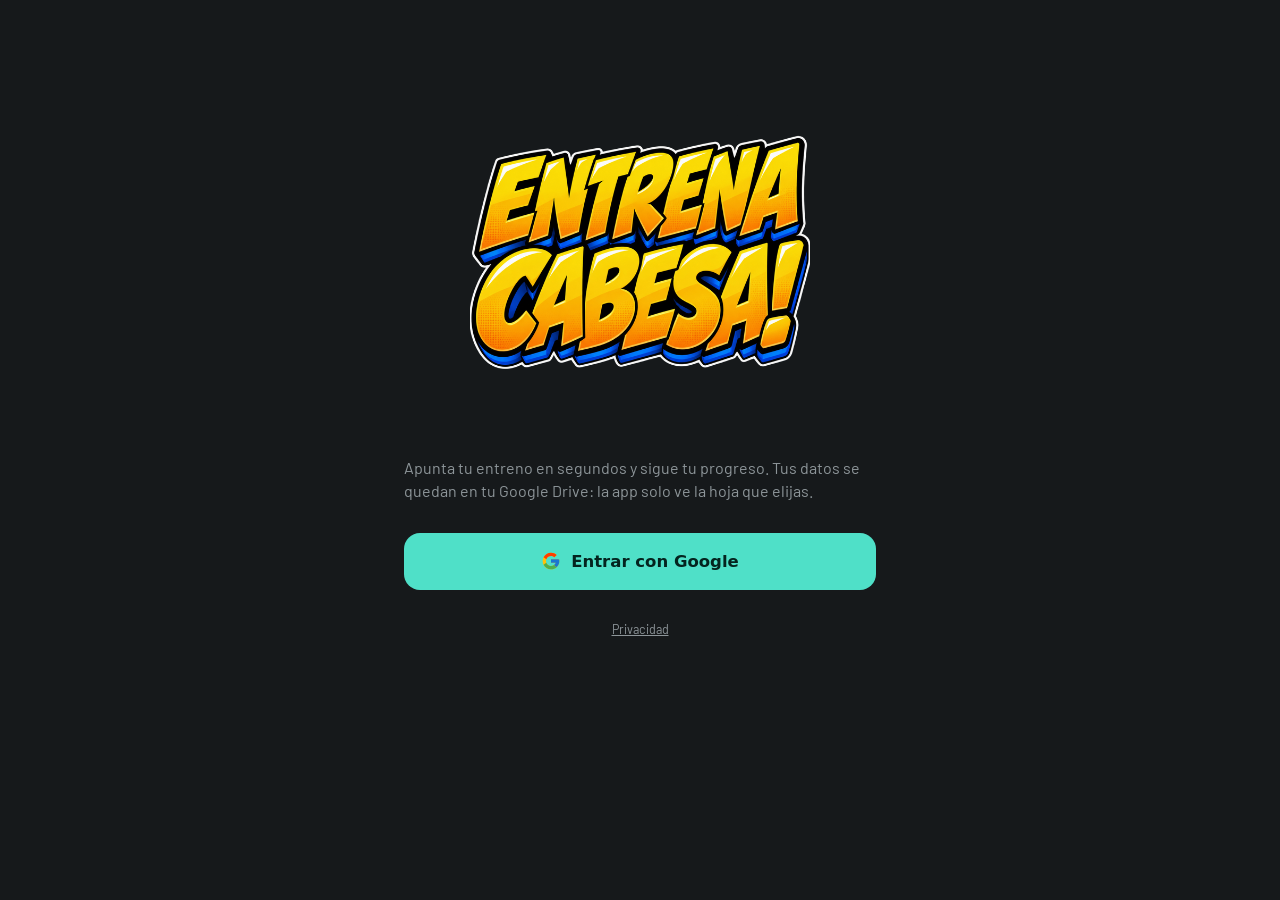
==== commit 5258ff30: "Mostrar versión y avisar cuando hay una actualización Co-Authored-By: Claude Opus 5.5 <noreply@anthr" ====
--- a/index.html
+++ b/index.html
@@ -29,6 +29,17 @@
 <script src="src/core.js?v=1"></script>
 <script src="src/google.js?v=1"></script>
 <script src="src/ui.js?v=1"></script>
-<script>if('serviceWorker' in navigator&&location.protocol==='https:'){navigator.serviceWorker.register('sw.js');}</script>
+<script>
+/* Actualizaciones: si llega una versión nueva mientras usas la app, aparece un aviso para recargar */
+if('serviceWorker' in navigator&&location.protocol==='https:'){
+  var hadSW=!!navigator.serviceWorker.controller;
+  navigator.serviceWorker.register('sw.js').then(function(r){ r.update(); document.addEventListener('visibilitychange',function(){ if(!document.hidden) r.update(); }); });
+  navigator.serviceWorker.addEventListener('controllerchange',function(){
+    if(!hadSW||document.getElementById('upd')) return;
+    var b=document.createElement('button'); b.id='upd'; b.className='updbar'; b.textContent='Versión nueva lista · Toca para actualizar';
+    b.onclick=function(){ location.reload(); }; document.body.appendChild(b);
+  });
+}
+</script>
 </body>
 </html>
--- a/src/style.css
+++ b/src/style.css
@@ -415,3 +415,5 @@
 .segs i.s{background:repeating-linear-gradient(135deg,var(--mu2) 0 3px,transparent 3px 6px)}
 
 .wl-logo{width:min(82vw,340px);height:auto;margin:0 auto 6px;display:block}
+
+.updbar{position:fixed;left:50%;transform:translateX(-50%);top:calc(10px + var(--safe-t));z-index:70;background:var(--acc);color:var(--acc-ink);border-radius:999px;padding:11px 18px;font-weight:700;font-size:14px;box-shadow:0 10px 30px -10px rgba(0,0,0,.7)}
